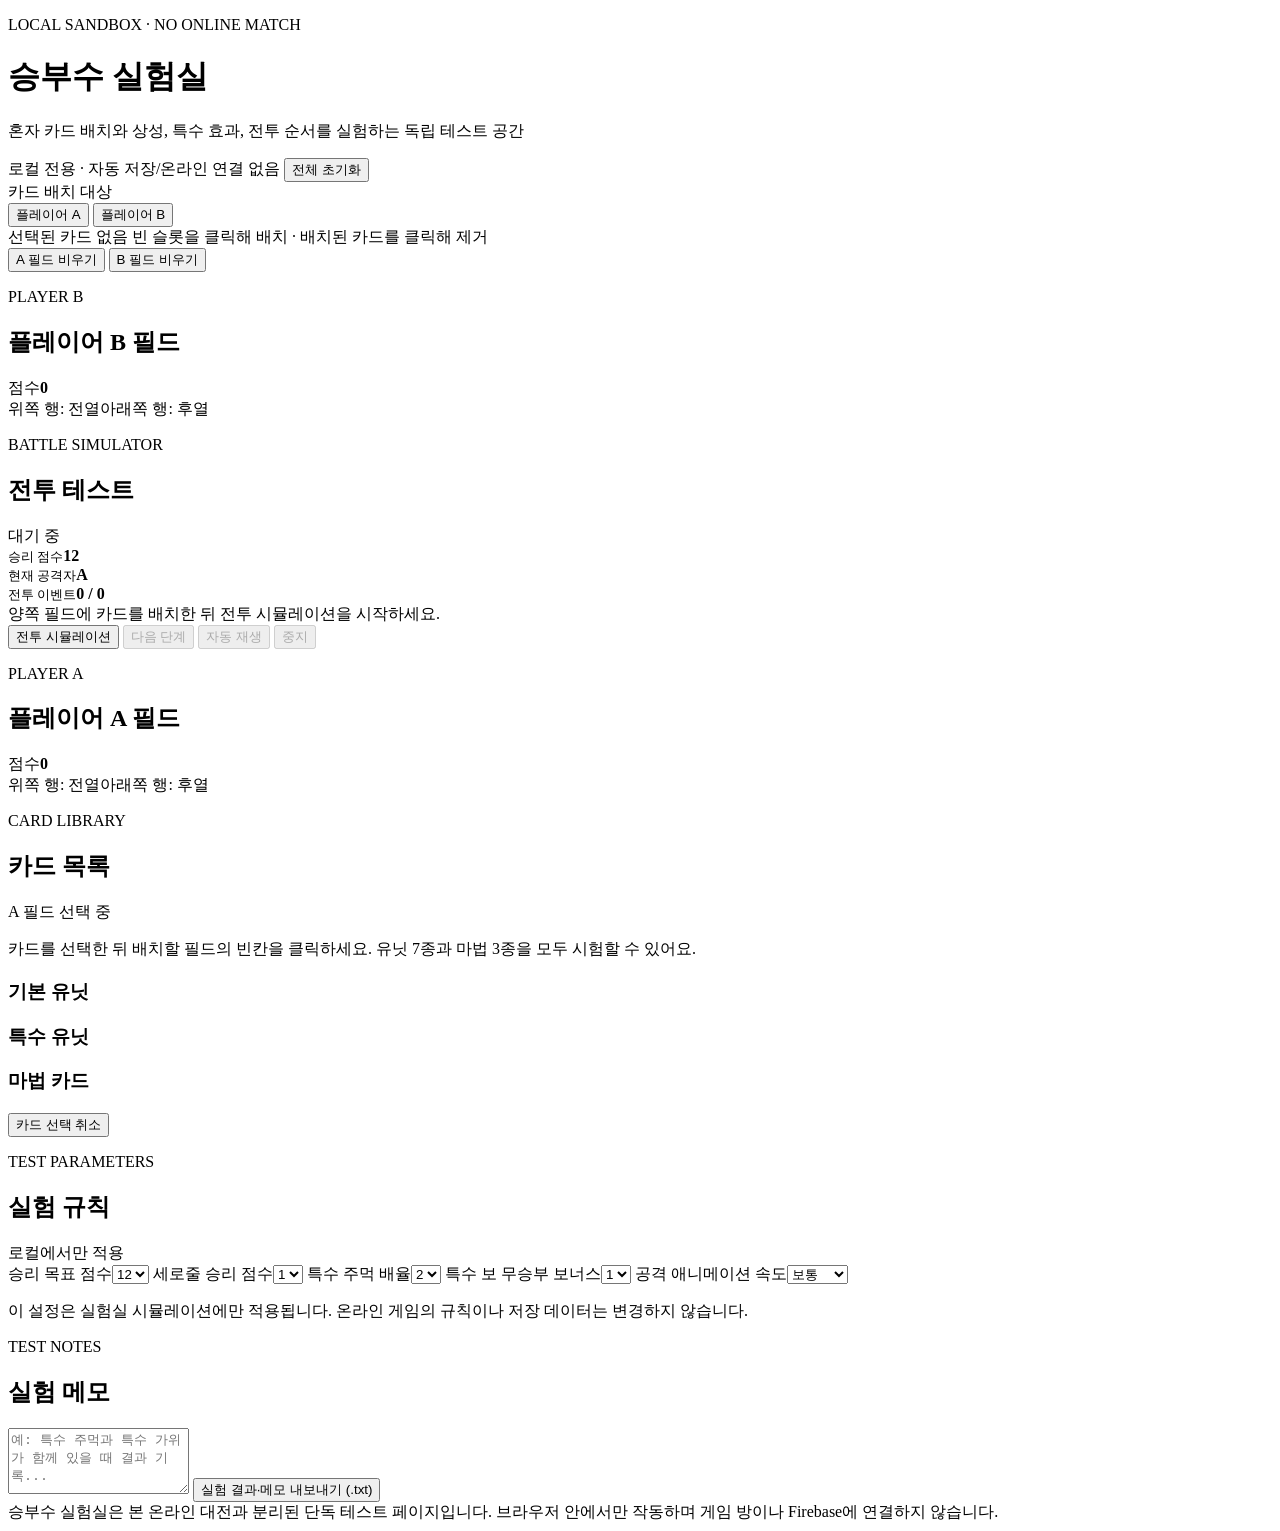
==== rps-card-duel-lab/index.html @ 11e9056f "Create independent solo card duel testing lab" ====
<!doctype html>
<html lang="ko">
<head>
  <meta charset="UTF-8">
  <meta name="viewport" content="width=device-width, initial-scale=1.0">
  <meta name="theme-color" content="#32271e">
  <title>승부수 실험실 | 1인 카드 전투 테스트</title>
  <link rel="stylesheet" href="./lab.css">
</head>
<body>
  <main class="lab-shell">
    <header class="lab-header">
      <div>
        <p class="eyebrow">LOCAL SANDBOX · NO ONLINE MATCH</p>
        <h1>승부수 <span>실험실</span></h1>
        <p class="subhead">혼자 카드 배치와 상성, 특수 효과, 전투 순서를 실험하는 독립 테스트 공간</p>
      </div>
      <div class="header-actions">
        <span class="local-badge">로컬 전용 · 자동 저장/온라인 연결 없음</span>
        <button id="resetAll" class="button danger-ghost" type="button">전체 초기화</button>
      </div>
    </header>

    <section class="tool-row panel">
      <div class="side-picker">
        <span class="tool-label">카드 배치 대상</span>
        <div class="segmented">
          <button class="active" data-side="p1" type="button">플레이어 A</button>
          <button data-side="p2" type="button">플레이어 B</button>
        </div>
      </div>
      <div class="tool-status">
        <span id="selectedStatus">선택된 카드 없음</span>
        <span class="dot"></span>
        <span>빈 슬롯을 클릭해 배치 · 배치된 카드를 클릭해 제거</span>
      </div>
      <div class="tool-actions">
        <button id="clearA" class="button secondary" type="button">A 필드 비우기</button>
        <button id="clearB" class="button secondary" type="button">B 필드 비우기</button>
      </div>
    </section>

    <section class="playground-grid">
      <div class="arena-column">
        <section class="board panel">
          <div class="board-head">
            <div><p class="eyebrow">PLAYER B</p><h2>플레이어 B 필드</h2></div>
            <div class="score-wrap"><span>점수</span><strong id="scoreB">0</strong></div>
          </div>
          <div id="fieldB" class="field-grid" aria-label="플레이어 B 필드"></div>
          <div class="board-foot"><span>위쪽 행: 전열</span><span>아래쪽 행: 후열</span></div>
        </section>

        <section class="battle-panel panel">
          <div class="battle-head">
            <div><p class="eyebrow">BATTLE SIMULATOR</p><h2>전투 테스트</h2></div>
            <span id="battleState" class="state-chip">대기 중</span>
          </div>
          <div class="battle-summary">
            <div><small>승리 점수</small><strong id="targetPoints">12</strong></div>
            <div><small>현재 공격자</small><strong id="attackerName">A</strong></div>
            <div><small>전투 이벤트</small><strong id="eventCounter">0 / 0</strong></div>
          </div>
          <div id="battleMessage" class="battle-message">양쪽 필드에 카드를 배치한 뒤 전투 시뮬레이션을 시작하세요.</div>
          <div class="battle-controls">
            <button id="startBattle" class="button primary" type="button">전투 시뮬레이션</button>
            <button id="stepBattle" class="button secondary" type="button" disabled>다음 단계</button>
            <button id="autoBattle" class="button secondary" type="button" disabled>자동 재생</button>
            <button id="stopBattle" class="button danger-ghost" type="button" disabled>중지</button>
          </div>
          <div id="eventTimeline" class="event-timeline"></div>
        </section>

        <section class="board panel">
          <div class="board-head">
            <div><p class="eyebrow">PLAYER A</p><h2>플레이어 A 필드</h2></div>
            <div class="score-wrap"><span>점수</span><strong id="scoreA">0</strong></div>
          </div>
          <div id="fieldA" class="field-grid" aria-label="플레이어 A 필드"></div>
          <div class="board-foot"><span>위쪽 행: 전열</span><span>아래쪽 행: 후열</span></div>
        </section>
      </div>

      <aside class="side-column">
        <section class="panel card-library">
          <div class="section-head"><div><p class="eyebrow">CARD LIBRARY</p><h2>카드 목록</h2></div><span id="selectedSideLabel" class="mini-badge">A 필드 선택 중</span></div>
          <p class="help">카드를 선택한 뒤 배치할 필드의 빈칸을 클릭하세요. 유닛 7종과 마법 3종을 모두 시험할 수 있어요.</p>
          <div class="library-group">
            <h3>기본 유닛</h3>
            <div id="basicCards" class="card-list"></div>
          </div>
          <div class="library-group">
            <h3>특수 유닛</h3>
            <div id="specialCards" class="card-list"></div>
          </div>
          <div class="library-group">
            <h3>마법 카드</h3>
            <div id="magicCards" class="card-list"></div>
          </div>
          <button id="clearSelection" class="button secondary full" type="button">카드 선택 취소</button>
        </section>

        <section class="panel rule-panel">
          <div class="section-head"><div><p class="eyebrow">TEST PARAMETERS</p><h2>실험 규칙</h2></div><span class="mini-badge">로컬에서만 적용</span></div>
          <label class="rule-row"><span>승리 목표 점수</span><select id="winTarget"><option>6</option><option>9</option><option selected>12</option><option>15</option><option>18</option></select></label>
          <label class="rule-row"><span>세로줄 승리 점수</span><select id="linePoint"><option>1</option><option>2</option><option>3</option></select></label>
          <label class="rule-row"><span>특수 주먹 배율</span><select id="fistMultiplier"><option>1</option><option selected>2</option><option>3</option></select></label>
          <label class="rule-row"><span>특수 보 무승부 보너스</span><select id="paperBonus"><option>0</option><option selected>1</option><option>2</option></select></label>
          <label class="rule-row"><span>공격 애니메이션 속도</span><select id="animationSpeed"><option value="250">빠르게</option><option value="550" selected>보통</option><option value="1000">느리게</option></select></label>
          <p class="rule-note">이 설정은 실험실 시뮬레이션에만 적용됩니다. 온라인 게임의 규칙이나 저장 데이터는 변경하지 않습니다.</p>
        </section>

        <section class="panel test-notes">
          <div class="section-head"><div><p class="eyebrow">TEST NOTES</p><h2>실험 메모</h2></div></div>
          <textarea id="testNotes" rows="4" placeholder="예: 특수 주먹과 특수 가위가 함께 있을 때 결과 기록..."></textarea>
          <button id="downloadNotes" class="button secondary full" type="button">실험 결과·메모 내보내기 (.txt)</button>
        </section>
      </aside>
    </section>
    <footer class="lab-footer">승부수 실험실은 본 온라인 대전과 분리된 단독 테스트 페이지입니다. 브라우저 안에서만 작동하며 게임 방이나 Firebase에 연결하지 않습니다.</footer>
  </main>
  <div id="toast" class="toast hidden" role="status"></div>
  <script src="./lab.js"></script>
</body>
</html>
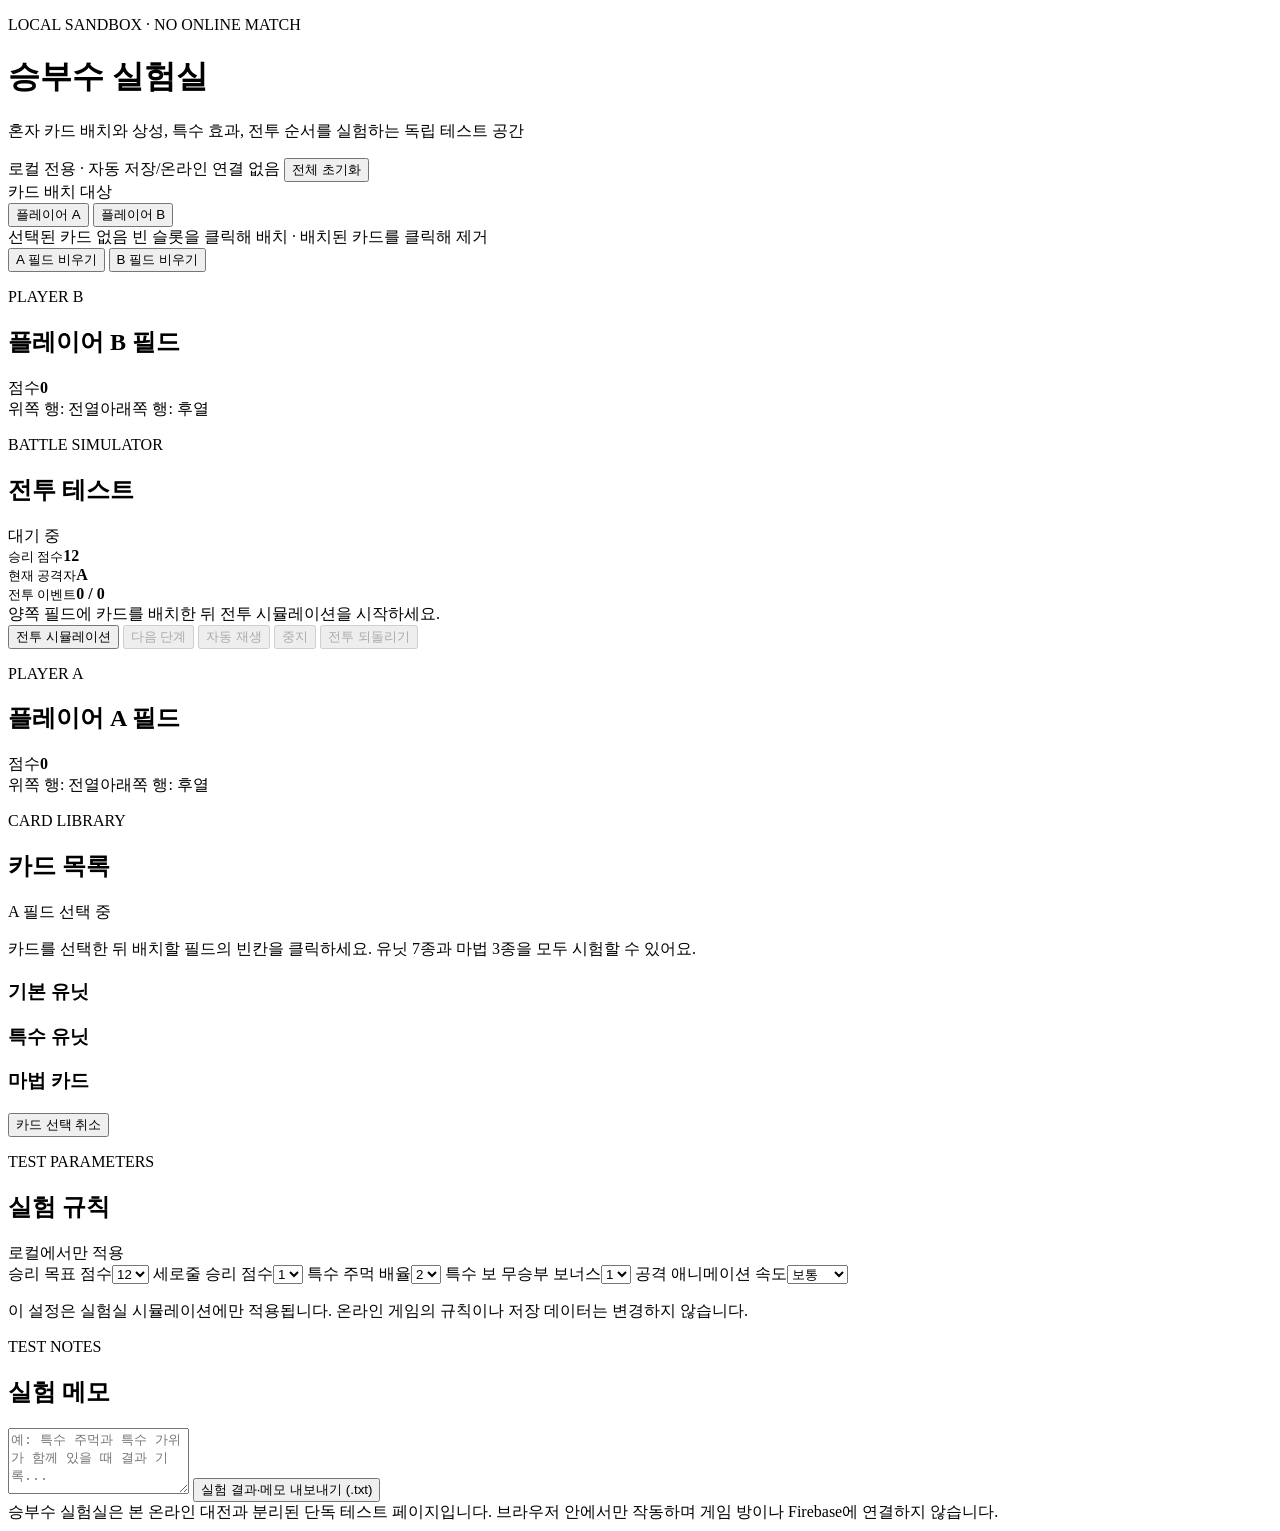
==== commit 653aeadf: "Add battle replay reset control to solo lab" ====
--- a/rps-card-duel-lab/index.html
+++ b/rps-card-duel-lab/index.html
@@ -67,6 +67,7 @@
             <button id="stepBattle" class="button secondary" type="button" disabled>다음 단계</button>
             <button id="autoBattle" class="button secondary" type="button" disabled>자동 재생</button>
             <button id="stopBattle" class="button danger-ghost" type="button" disabled>중지</button>
+            <button id="undoBattle" class="button secondary" type="button" disabled>전투 되돌리기</button>
           </div>
           <div id="eventTimeline" class="event-timeline"></div>
         </section>
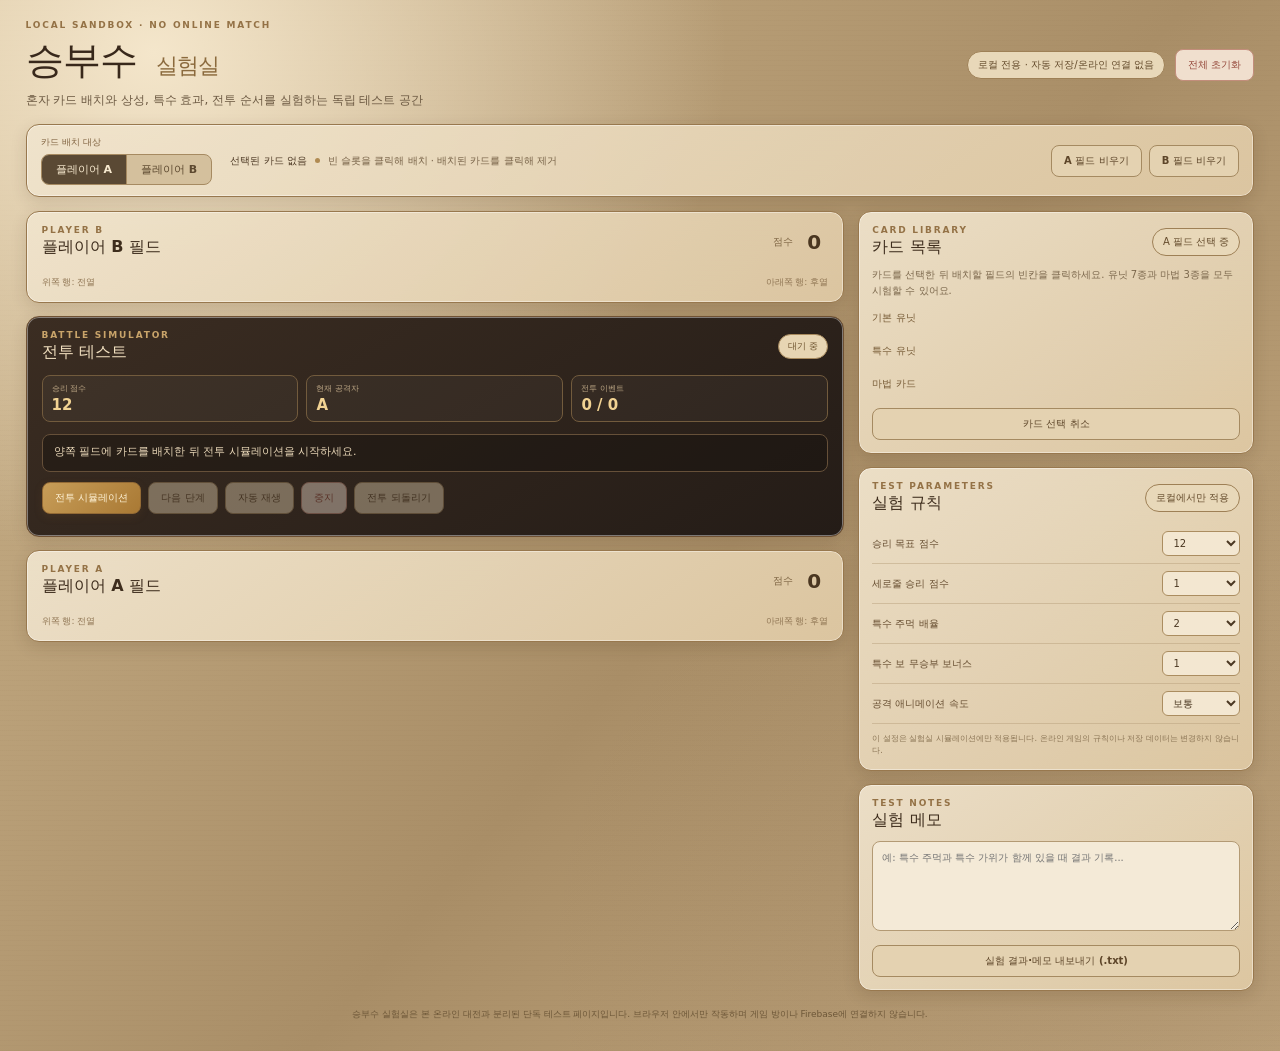
==== commit 57dab2b9: "Add standalone magic testing controls to solo lab" ====
--- a/rps-card-duel-lab/index.html
+++ b/rps-card-duel-lab/index.html
@@ -98,6 +98,14 @@
             <h3>마법 카드</h3>
             <div id="magicCards" class="card-list"></div>
           </div>
+          <div id="magicLabPanel" class="magic-lab-panel hidden">
+            <h3 id="magicLabTitle">마법 테스트</h3>
+            <p id="magicLabHelp">마법의 대상을 설정하세요.</p>
+            <label>대상 플레이어<select id="magicTargetSide"><option value="p2">플레이어 B</option><option value="p1">플레이어 A</option></select></label>
+            <label>세로줄<select id="magicLane"><option value="0">왼쪽</option><option value="1">가운데</option><option value="2">오른쪽</option></select></label>
+            <label>행 선택<select id="magicRow"><option value="0">전열</option><option value="1">후열</option></select></label>
+            <button id="applyMagic" class="button primary full" type="button">마법 적용</button>
+          </div>
           <button id="clearSelection" class="button secondary full" type="button">카드 선택 취소</button>
         </section>
 
--- a/rps-card-duel-lab/lab.css
+++ b/rps-card-duel-lab/lab.css
@@ -0,0 +1,93 @@
+@import url('https://fonts.googleapis.com/css2?family=Noto+Sans+KR:wght@400;500;600;700;800&display=swap');
+:root{font-family:"Noto Sans KR",system-ui,sans-serif;color:#34271c;background:#b9a07b;font-synthesis:none;text-rendering:optimizeLegibility;--ink:#392b20;--muted:#77654d;--gold:#ad8145;--gold2:#d5ae68;--panel:#eadbc0;--panel-dark:#3b2d22;--line:#9e8057;--green:#537344;--red:#a34e43}
+*{box-sizing:border-box}
+body{margin:0;min-width:320px;min-height:100vh;background:
+ radial-gradient(ellipse at 12% 5%,#f4e6cb 0,transparent 36%),
+ radial-gradient(ellipse at 92% 90%,#644a3125 0,transparent 38%),
+ repeating-linear-gradient(0deg,#795b3a09 0 1px,transparent 1px 5px),
+ linear-gradient(130deg,#cbb38b,#a98e67 55%,#c2a77f)}
+button,input,select,textarea{font:inherit}button{cursor:pointer}button:disabled{opacity:.42;cursor:not-allowed}
+.lab-shell{width:min(1600px,100%);margin:0 auto;padding:20px clamp(12px,2vw,30px) 30px}
+.lab-header{display:flex;justify-content:space-between;align-items:center;gap:20px;margin-bottom:15px}
+.eyebrow{margin:0 0 5px;font-size:9px;font-weight:800;letter-spacing:1.8px;color:#947246}
+.lab-header h1{margin:0;font-size:clamp(25px,3vw,38px);color:#38281b;letter-spacing:-1px}
+.lab-header h1 span{font-size:.58em;color:#8b6a3d;margin-left:7px}
+.subhead{margin:6px 0 0;color:#6d5a43;font-size:12px}
+.header-actions{display:flex;align-items:center;gap:10px;flex-wrap:wrap;justify-content:flex-end}
+.local-badge,.mini-badge{display:inline-flex;align-items:center;border:1px solid #9e8056;border-radius:99px;padding:6px 10px;color:#654c2d;background:#e8d8b9;font-size:10px;white-space:nowrap}
+.panel{background:linear-gradient(145deg,#f0e4cded,#dfc9a4ed);border:1px solid #98784e;border-radius:13px;box-shadow:0 5px 16px #3d2b1725,inset 0 0 0 1px #fff6}
+.tool-row{display:flex;align-items:center;gap:18px;padding:11px 14px;margin-bottom:14px;flex-wrap:wrap}
+.tool-label{display:block;margin-bottom:5px;font-size:9px;font-weight:800;color:#806340}
+.segmented{display:flex;border:1px solid #a68a61;border-radius:8px;overflow:hidden;background:#d4c09d}
+.segmented button{border:0;border-right:1px solid #a68a61;background:transparent;color:#5d4930;padding:7px 14px;font-size:11px;font-weight:700}
+.segmented button:last-child{border-right:0}.segmented button.active{background:#5a4934;color:#f7e9cf}
+.tool-status{display:flex;align-items:center;gap:8px;font-size:10px;color:#786348;flex:1;min-width:210px}
+.tool-status #selectedStatus{font-weight:800;color:#4d3924}.dot{width:5px;height:5px;border-radius:50%;background:#b08b52}
+.tool-actions{display:flex;gap:7px}
+.button{border-radius:8px;padding:8px 12px;border:1px solid transparent;font-size:10px;font-weight:800;transition:filter .15s,transform .15s}
+.button:hover:not(:disabled){filter:brightness(1.06);transform:translateY(-1px)}
+.button.primary{background:linear-gradient(135deg,#c79d58,#a97934);color:#fff3d7;border-color:#936a35;box-shadow:0 3px 8px #77512830}
+.button.secondary{background:#e4d2b1;color:#5d4529;border-color:#a58a61}
+.button.danger-ghost{background:#f0dfce;color:#95483b;border-color:#c28d7b}
+.button.full{width:100%;margin-top:10px}
+.playground-grid{display:grid;grid-template-columns:minmax(0,1.55fr) minmax(285px,.75fr);gap:14px;align-items:start}
+.arena-column{display:grid;gap:13px;min-width:0}
+.board{padding:13px 15px}
+.board-head,.section-head,.battle-head{display:flex;justify-content:space-between;align-items:center;gap:10px}
+.board-head h2,.section-head h2,.battle-head h2{margin:0;font-size:16px;color:#3e2d1d}
+.board-head .eyebrow,.section-head .eyebrow,.battle-head .eyebrow{margin-bottom:2px}
+.score-wrap{display:flex;align-items:center;gap:7px;color:#7e6544;font-size:10px}
+.score-wrap strong{font-size:20px;color:#4a3620;min-width:28px;text-align:center}
+.field-grid{display:grid;grid-template-columns:repeat(3,minmax(0,1fr));gap:9px;margin-top:11px}
+.lane-column{display:grid;grid-template-rows:repeat(2,minmax(76px,auto));gap:7px;min-width:0}
+.lab-slot{position:relative;min-width:0;min-height:76px;border:1px dashed #a68a61;border-radius:8px;background:linear-gradient(140deg,#bda77f70,#8d745038);display:flex;align-items:center;justify-content:center;color:#9b8057;transition:border-color .15s,background .15s,box-shadow .15s;overflow:hidden}
+.lab-slot::after{content:"빈칸";font-size:10px;color:#9b8057}
+.lab-slot.selected-target{border:2px solid #b18039;background:#e7d3aa;box-shadow:0 0 0 3px #b1803920}
+.lab-slot.occupied{border:1px solid #94734b;background:linear-gradient(145deg,#f6eddb,#decaab);box-shadow:inset 0 0 0 2px #fff8}
+.lab-slot .slot-card{width:100%;height:100%;min-height:76px;display:grid;grid-template-columns:28px minmax(0,1fr);gap:7px;align-items:center;padding:7px 9px;text-align:left;color:#36291d}
+.slot-icon{font-size:21px;text-align:center}.slot-copy{display:flex;flex-direction:column;gap:3px;min-width:0}
+.slot-copy strong{font-size:11px;white-space:nowrap;overflow:hidden;text-overflow:ellipsis}
+.slot-copy small{font-size:8px;color:#796448;line-height:1.25}
+.slot-remove{position:absolute;right:5px;top:4px;border:0;background:#71563a;color:#fff0d5;border-radius:50%;width:17px;height:17px;font-size:10px;line-height:17px;padding:0}
+.board-foot{display:flex;justify-content:space-between;margin-top:7px;color:#907654;font-size:9px}
+.state-chip{border:1px solid #a88a5d;border-radius:99px;background:#e7d5b3;color:#6d532e;padding:5px 9px;font-size:9px;font-weight:800}
+.battle-panel{padding:13px 15px;background:linear-gradient(150deg,#3b2d22,#241c17);color:#f0e0c2;border-color:#705234}
+.battle-head h2{color:#f1dfbf}.battle-head .eyebrow{color:#c9a46a}
+.battle-summary{display:grid;grid-template-columns:repeat(3,1fr);gap:8px;margin:12px 0}
+.battle-summary div{border:1px solid #725b3d;background:#ffffff08;border-radius:8px;padding:7px 9px;display:flex;flex-direction:column;gap:2px}
+.battle-summary small{font-size:8px;color:#bda785}.battle-summary strong{font-size:15px;color:#f2d393}
+.battle-message{min-height:38px;padding:9px 11px;background:#17120f75;border:1px solid #665039;border-radius:8px;color:#e8d6b7;font-size:11px;line-height:1.5}
+.battle-controls{display:flex;gap:7px;flex-wrap:wrap;margin-top:10px}
+.event-timeline{display:grid;gap:5px;margin-top:9px;max-height:170px;overflow:auto}
+.event-line{display:flex;gap:8px;align-items:flex-start;padding:6px 8px;border-radius:6px;background:#fff1;border-left:3px solid #a9864f;color:#dbc7a5;font-size:9px;line-height:1.45}
+.event-line.active{background:#b58b4730;border-left-color:#efc36d;color:#fff0d1}
+.event-line.done{opacity:.62}
+.side-column{display:grid;gap:13px;min-width:0}
+.card-library,.rule-panel,.test-notes{padding:13px}
+.help{font-size:10px;line-height:1.55;color:#7c684d;margin:9px 0 13px}
+.library-group{margin-top:12px}.library-group h3{margin:0 0 7px;color:#765a35;font-size:10px}
+.card-list{display:grid;grid-template-columns:repeat(2,minmax(0,1fr));gap:6px}
+.library-card{min-width:0;min-height:64px;display:grid;grid-template-columns:25px minmax(0,1fr);align-items:center;gap:7px;padding:7px 8px;border:1px solid #b69a70;border-radius:8px;background:linear-gradient(145deg,#f7efdf,#ddc9a8);color:#392a1c;text-align:left}
+.library-card.active{border:2px solid #9b6c2e;background:#f6e5c2;box-shadow:0 0 0 3px #a57b3b25}
+.library-card .icon{font-size:20px;text-align:center}
+.library-card strong{display:block;font-size:10px}.library-card small{display:block;margin-top:3px;color:#806748;font-size:8px;line-height:1.3}
+.rule-panel .section-head{margin-bottom:10px}
+.rule-row{display:flex;justify-content:space-between;align-items:center;gap:8px;padding:7px 0;border-bottom:1px solid #b9a17e80;color:#664d30;font-size:10px}
+.rule-row select{min-width:78px;border:1px solid #ab8d60;border-radius:6px;background:#f3e7d1;color:#4b3822;padding:5px 6px;font-size:10px}
+.rule-note{font-size:8px;line-height:1.5;color:#8c7656;margin:9px 0 0}
+.test-notes textarea{width:100%;resize:vertical;min-height:90px;margin-top:10px;border:1px solid #b39a74;border-radius:8px;background:#f4ead7;color:#44321f;padding:9px;font:inherit;font-size:10px;outline:none}
+.test-notes textarea:focus{border-color:#986d37;box-shadow:0 0 0 3px #b8894a25}
+.lab-footer{text-align:center;color:#6d5738;font-size:9px;padding:17px 0 0}
+.toast{position:fixed;left:50%;bottom:22px;transform:translateX(-50%);z-index:100;padding:10px 16px;border:1px solid #8d6c41;border-radius:99px;background:#30251c;color:#f5e5c8;font-size:11px;box-shadow:0 7px 20px #0004}
+.hidden{display:none!important}
+@keyframes labAttackA{0%{transform:translateX(0)}45%{transform:translateX(17px) scale(1.06)}100%{transform:translateX(0)}}
+@keyframes labAttackB{0%{transform:translateX(0)}45%{transform:translateX(-17px) scale(1.06)}100%{transform:translateX(0)}}
+@keyframes labHit{0%,100%{transform:translateX(0)}25%{transform:translateX(-5px)}60%{transform:translateX(5px)}}
+@keyframes labDestroy{0%{opacity:1;transform:scale(1)}65%{opacity:.8;transform:scale(.9) rotate(3deg)}100%{opacity:0;transform:scale(.65) rotate(-8deg)}}
+@keyframes labAdvanceA{0%{opacity:.45;transform:translateY(16px)}100%{opacity:1;transform:translateY(0)}}
+@keyframes labAdvanceB{0%{opacity:.45;transform:translateY(-16px)}100%{opacity:1;transform:translateY(0)}}
+.slot-card.anim-attack-a{animation:labAttackA .52s ease}.slot-card.anim-attack-b{animation:labAttackB .52s ease}
+.slot-card.anim-hit{animation:labHit .48s ease}.slot-card.anim-destroy{animation:labDestroy .52s ease forwards}
+.slot-card.anim-advance-a{animation:labAdvanceA .5s ease}.slot-card.anim-advance-b{animation:labAdvanceB .5s ease}
+@media(max-width:1000px){.playground-grid{grid-template-columns:1fr}.side-column{grid-template-columns:repeat(2,minmax(0,1fr))}.card-library{grid-row:span 2}}
+@media(max-width:680px){.lab-header{align-items:flex-start;flex-direction:column}.header-actions{justify-content:flex-start}.tool-row{align-items:flex-start}.tool-status{order:3;flex-basis:100%}.playground-grid{display:flex;flex-direction:column}.arena-column,.side-column{width:100%}.side-column{display:flex;flex-direction:column}.field-grid{gap:5px}.lane-column{grid-template-rows:repeat(2,minmax(64px,auto));gap:5px}.lab-slot{min-height:64px}.lab-slot .slot-card{min-height:64px;grid-template-columns:21px minmax(0,1fr);padding:5px}.slot-icon{font-size:17px}.slot-copy strong{font-size:9px}.slot-copy small{font-size:7px}.battle-controls .button{flex:1}.board{padding:10px}.battle-summary{grid-template-columns:repeat(3,1fr)}}
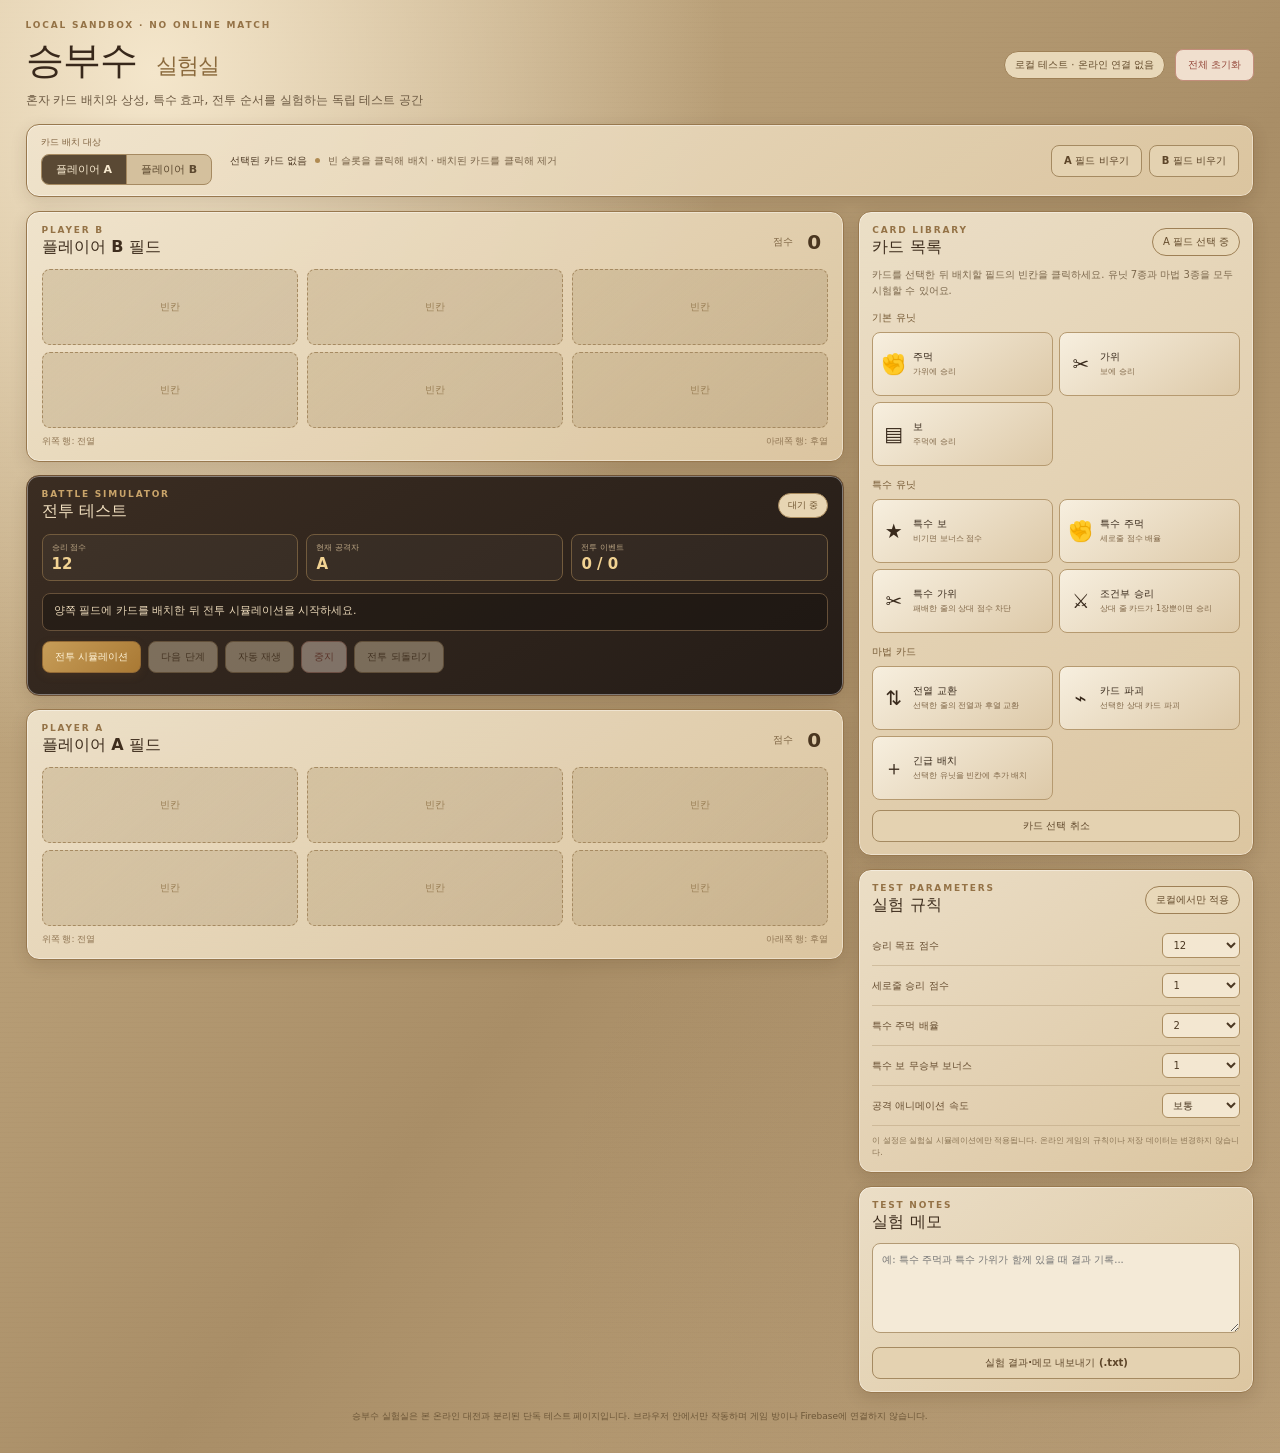
==== commit 1c5e5fe7: "Complete solo lab magic card controls" ====
--- a/rps-card-duel-lab/index.html
+++ b/rps-card-duel-lab/index.html
@@ -16,7 +16,7 @@
         <p class="subhead">혼자 카드 배치와 상성, 특수 효과, 전투 순서를 실험하는 독립 테스트 공간</p>
       </div>
       <div class="header-actions">
-        <span class="local-badge">로컬 전용 · 자동 저장/온라인 연결 없음</span>
+        <span class="local-badge">로컬 테스트 · 온라인 연결 없음</span>
         <button id="resetAll" class="button danger-ghost" type="button">전체 초기화</button>
       </div>
     </header>
@@ -104,6 +104,13 @@
             <label>대상 플레이어<select id="magicTargetSide"><option value="p2">플레이어 B</option><option value="p1">플레이어 A</option></select></label>
             <label>세로줄<select id="magicLane"><option value="0">왼쪽</option><option value="1">가운데</option><option value="2">오른쪽</option></select></label>
             <label>행 선택<select id="magicRow"><option value="0">전열</option><option value="1">후열</option></select></label>
+            <label id="magicUnitRow" class="magic-unit-row">긴급 배치할 유닛
+              <select id="magicUnitType">
+                <option value="fist">주먹</option><option value="scissors">가위</option><option value="paper">보</option>
+                <option value="specialPaper">특수 보</option><option value="specialFist">특수 주먹</option>
+                <option value="specialScissors">특수 가위</option><option value="duelist">조건부 승리</option>
+              </select>
+            </label>
             <button id="applyMagic" class="button primary full" type="button">마법 적용</button>
           </div>
           <button id="clearSelection" class="button secondary full" type="button">카드 선택 취소</button>
